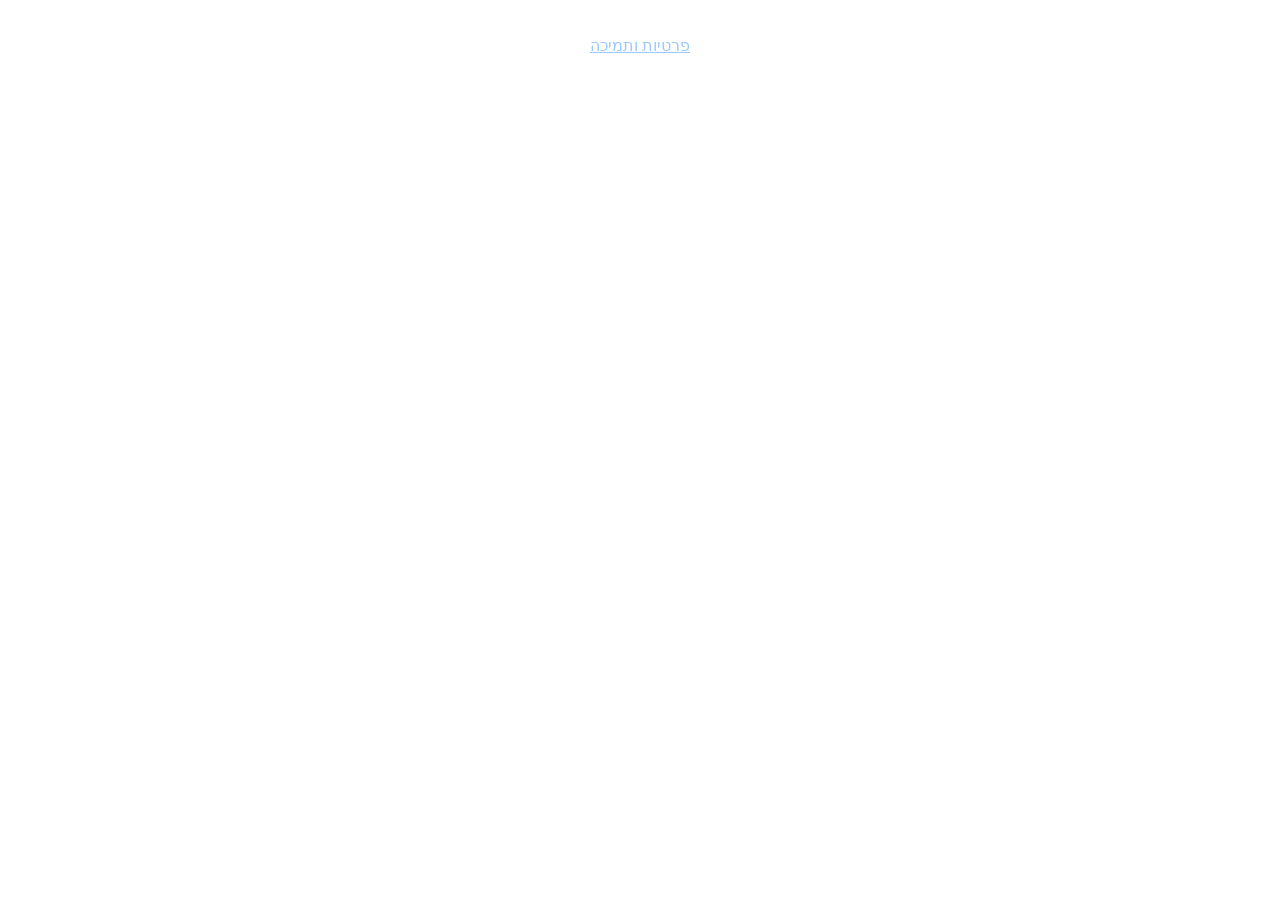
==== index.html @ 2d196ba9 "Update stylesheet and script references in index.html" ====
<!doctype html>
<html lang="he" dir="rtl">
<head>
<meta charset="utf-8">
<meta name="viewport" content="width=device-width,initial-scale=1,viewport-fit=cover">
<meta name="theme-color" content="#1d4ed8">
<meta name="description" content="תרגול אנגלית יומי - תמונות, שמיעה ושיחות. עובד גם בלי אינטרנט">
<title>תרגול אנגלית יומי</title>
<link rel="manifest" href="5-manifest.webmanifest">
<link rel="icon" href="6-icon-192.png">
<link rel="apple-touch-icon" href="6-icon-192.png">
<meta name="apple-mobile-web-app-capable" content="yes">
<meta name="apple-mobile-web-app-status-bar-style" content="default">
<meta name="apple-mobile-web-app-title" content="אנגלית יומי">
<link rel="stylesheet" href="2-20-cloud-v13.css">
</head>
<body>
<div id="root"></div>
<p dir="rtl" style="text-align:center;padding:20px"><a style="color:#9ac9ff" href="3-privacy.html">פרטיות ותמיכה</a></p>
<script src="1-20-cloud-v13.js"></script>
<script>
if ('serviceWorker' in navigator) {
  window.addEventListener('load', function () { navigator.serviceWorker.register('4-sw.js'); });
}
</script>
</body>
</html>
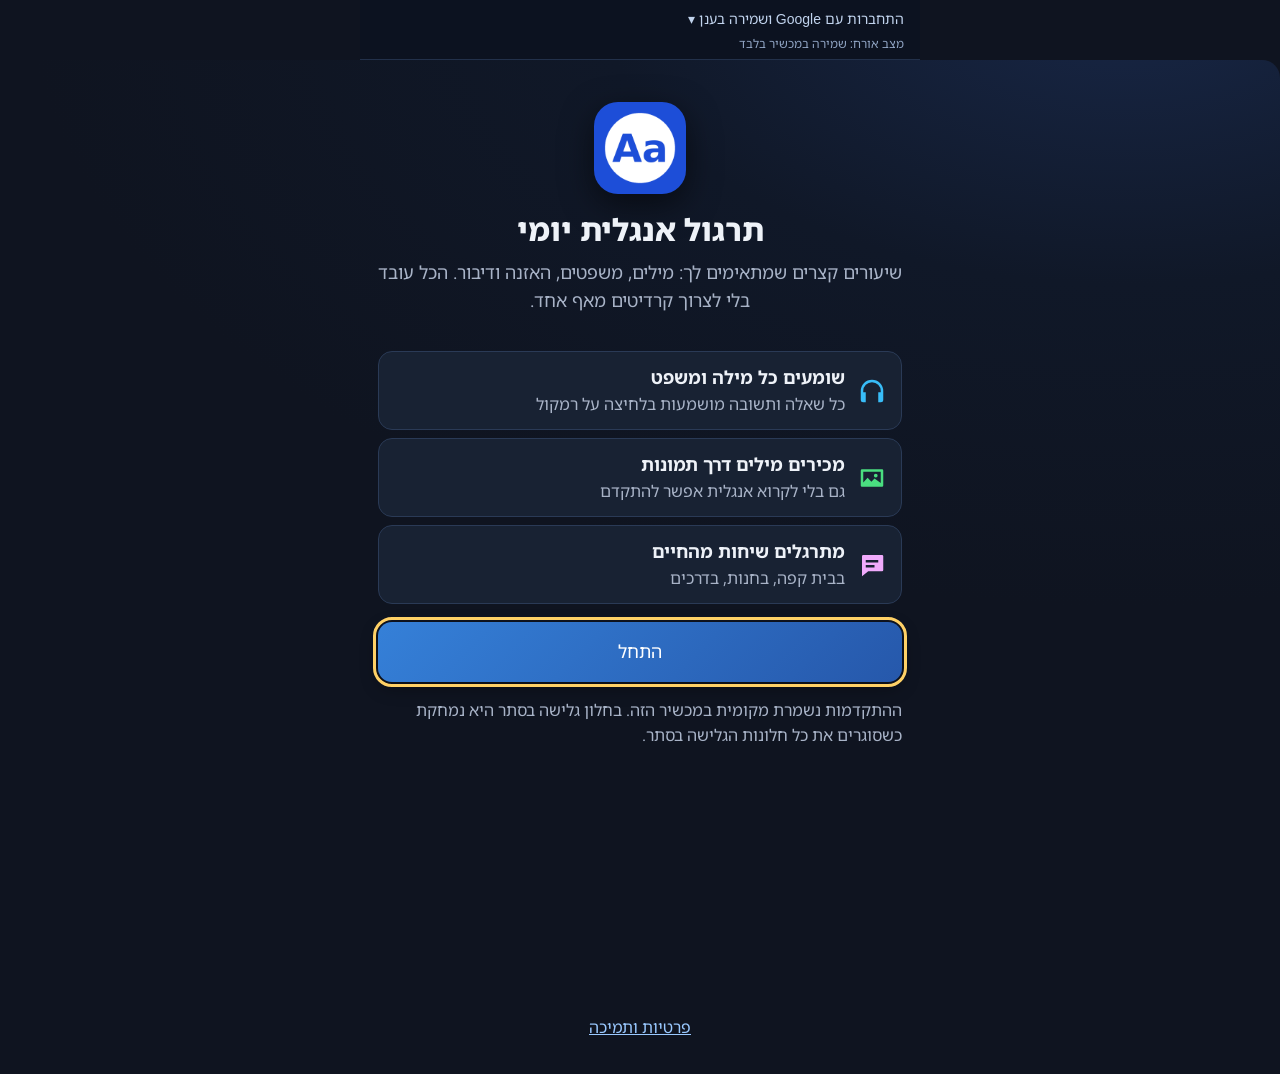
==== commit 30dab484: "Update CSS and JS file references in index.html" ====
--- a/index.html
+++ b/index.html
@@ -12,12 +12,12 @@
 <meta name="apple-mobile-web-app-capable" content="yes">
 <meta name="apple-mobile-web-app-status-bar-style" content="default">
 <meta name="apple-mobile-web-app-title" content="אנגלית יומי">
-<link rel="stylesheet" href="2-20-cloud-v13.css">
+<link rel="stylesheet" href="2-2-20-cloud-v14.css">
 </head>
 <body>
 <div id="root"></div>
 <p dir="rtl" style="text-align:center;padding:20px"><a style="color:#9ac9ff" href="3-privacy.html">פרטיות ותמיכה</a></p>
-<script src="1-20-cloud-v13.js"></script>
+<script src="1-1-20-cloud-v14.js"></script>
 <script>
 if ('serviceWorker' in navigator) {
   window.addEventListener('load', function () { navigator.serviceWorker.register('4-sw.js'); });
--- a/2-2-20-cloud-v14.css
+++ b/2-2-20-cloud-v14.css
@@ -0,0 +1 @@
+@font-face{font-family:Noto Sans Hebrew;font-style:normal;font-weight:400;font-display:swap;src:url(./8-noto-hebrew-400.woff2) format("woff2")}@font-face{font-family:Noto Sans Hebrew;font-style:normal;font-weight:700;font-display:swap;src:url(./9-noto-hebrew-700.woff2) format("woff2")}@font-face{font-family:Noto Sans Hebrew;font-style:normal;font-weight:800;font-display:swap;src:url(./9-noto-hebrew-700.woff2) format("woff2")}@font-face{font-family:Noto Sans;font-style:normal;font-weight:400;font-display:swap;src:url(./10-noto-latin-400.woff2) format("woff2")}@font-face{font-family:Noto Sans;font-style:normal;font-weight:700;font-display:swap;src:url(./11-noto-latin-700.woff2) format("woff2")}@font-face{font-family:Noto Sans;font-style:normal;font-weight:800;font-display:swap;src:url(./11-noto-latin-700.woff2) format("woff2")}html,body{font-family:Noto Sans,Noto Sans Hebrew,system-ui,-apple-system,sans-serif;margin:0;padding:0}.app-root{direction:rtl;text-align:right;background:radial-gradient(1100px 620px at 88% -8%,#182747,#101828 48%,#0f1420);color:#eef2f8;border-radius:18px;overflow:hidden;min-height:480px;font-size:var(--app-font, 18px);line-height:1.55;padding-bottom:calc(20px + env(safe-area-inset-bottom,0px))}.app-root *{box-sizing:border-box}.app-root button{font:inherit;cursor:pointer}.app-screen{padding:20px 18px 8px;max-width:560px;margin:0 auto}.app-title{font-size:1.7em;font-weight:800;margin:8px 0 4px}.app-sub{color:#a8b3c7;margin:0 0 18px}.ltr{direction:ltr;unicode-bidi:isolate}.big-btn{display:block;width:100%;margin:10px 0;padding:16px 18px;background:linear-gradient(135deg,#3580d8,#2658ab);color:#fff;border:none;border-radius:14px;font-size:1.05em;font-weight:700;text-align:center;box-shadow:0 6px 18px #0005}.big-btn:active{transform:translateY(1px)}.big-btn.secondary{background:#1e2736;color:#dfe7f3;border:2px solid #3a4a63}.big-btn.ghost{background:transparent;color:#9db4d8;border:2px dashed #3a4a63}.big-btn:disabled{opacity:.45;cursor:default}.big-btn:focus-visible,.tile:focus-visible,.opt-btn:focus-visible,.icon-btn:focus-visible{outline:3px solid #ffd166;outline-offset:2px}.opt-btn{display:block;width:100%;margin:9px 0;padding:14px 16px;background:#182233;color:#eef2f8;border:2px solid #33425e;border-radius:13px;text-align:right;font-size:1em}.opt-btn.ltr{text-align:left}.opt-btn.ltr .opt-sub{text-align:right}.opt-btn.correct{background:#14532d;border-color:#22c55e}.opt-btn.wrong{background:#5b1a1a;border-color:#ef4444}.opt-btn.dim{opacity:.4}.icon-btn{background:#1e2736;border:2px solid #3a4a63;color:#dfe7f3;border-radius:12px;padding:10px 14px;font-size:.95em;margin:4px 4px 4px 0}.topbar{display:flex;align-items:center;justify-content:space-between;gap:8px;padding:12px 16px 0;max-width:560px;margin:0 auto}.topbar .timer{font-variant-numeric:tabular-nums;background:#182233;padding:6px 12px;border-radius:999px;border:2px solid #33425e}.topbar .timer.low{border-color:#ef4444;color:#ffb4b4}.progress-line{height:10px;background:#1e2736;border-radius:999px;overflow:hidden;margin:12px 16px 0;max-width:528px}@media(min-width:592px){.progress-line{margin:12px auto 0}}.progress-line>div{height:100%;background:linear-gradient(90deg,#38bdf8,#818cf8);transition:width .3s}.prompt-card{background:#182233;border:2px solid #3d5378;border-radius:16px;padding:18px;margin:14px 0;box-shadow:0 8px 26px #0005}.prompt-en{font-size:1.45em;font-weight:800}.prompt-he{font-size:1.15em;color:#cdd8ea}.tile-row{display:flex;flex-wrap:wrap;gap:8px;margin:10px 0;min-height:48px}.tile{direction:ltr;background:#24344f;border:2px solid #3d5378;color:#eef2f8;border-radius:11px;padding:10px 14px;font-weight:700}.tile.used{opacity:.3}.answer-zone{direction:ltr;min-height:56px;background:#10192b;border:2px dashed #3d5378;border-radius:12px;padding:8px;display:flex;flex-wrap:wrap;gap:8px;align-content:flex-start}.answer-zone .tile{background:#2b6cb0;border-color:#2b6cb0}.feedback{border-radius:14px;padding:14px 16px;margin:14px 0;font-weight:700}.feedback.good{background:#14532d;border:2px solid #22c55e}.feedback.mid{background:#57420a;border:2px solid #eab308}.feedback.bad{background:#5b1a1a;border:2px solid #ef4444}.feedback .expected{font-weight:400;margin-top:6px}.match-grid{display:grid;grid-template-columns:1fr 1fr;gap:8px;margin:10px 0}.match-grid .opt-btn.sel{border-color:#38bdf8;background:#0e2a44}.match-grid .opt-btn.done{background:#14532d;border-color:#22c55e;opacity:.6}.type-input{width:100%;direction:ltr;text-align:left;font:inherit;font-size:1.1em;background:#10192b;color:#eef2f8;border:2px solid #3d5378;border-radius:12px;padding:12px}.stat-row{display:flex;gap:10px;flex-wrap:wrap;margin:10px 0}.stat-chip{background:#182233;border:2px solid #33425e;border-radius:12px;padding:10px 14px;flex:1;min-width:90px;text-align:center}.stat-chip b{display:block;font-size:1.3em}.word-row{display:flex;align-items:center;justify-content:space-between;gap:8px;background:#182233;border:1px solid #2a3a56;border-radius:10px;padding:10px 12px;margin:6px 0}.word-row .he{color:#a8b3c7}.note{color:#a8b3c7;font-size:.9em}.warn-note{color:#ffd166;font-size:.9em}.sr-only{position:absolute;width:1px;height:1px;padding:0;margin:-1px;overflow:hidden;clip:rect(0,0,0,0);white-space:nowrap;border:0}.app-root.hc{background:#000;color:#fff}.app-root.hc .opt-btn,.app-root.hc .prompt-card,.app-root.hc .stat-chip,.app-root.hc .word-row,.app-root.hc .goal-card,.app-root.hc .mode-btn,.app-root.hc .feat,.app-root.hc .icon-btn,.app-root.hc .cloud-panel{background:#000;border-color:#9db4d8}.app-root.hc .big-btn{background:#005fcc}.cloud-panel{direction:rtl;color:#eef2f8;background:#0c1220;font:14px/1.5 Noto Sans Hebrew,Arial,sans-serif;padding:2px 16px;max-width:560px;margin:0 auto;border-bottom:1px solid #22304a;box-sizing:border-box}.cloud-panel *{box-sizing:border-box}.cloud-toggle{font:inherit;color:#c1d3ed;background:transparent;border:0;text-align:right;padding:6px 0;cursor:pointer;width:100%;font-weight:400}.cloud-status{font-size:12px;color:#8fa3c2;margin:0 0 4px}.cloud-details p{margin:10px 0}.cloud-details button{display:block;width:100%;padding:12px;margin:9px 0;background:#253955;color:#fff;border:1px solid #7292bc;border-radius:10px;font:inherit;cursor:pointer}.cloud-details button:disabled{opacity:.5;cursor:default}.cloud-consent{display:flex;gap:10px;align-items:flex-start;padding:10px 0}.cloud-consent input{min-width:24px;height:24px;accent-color:#2968ba}.cloud-details .google-btn{background:#fff;color:#1f1f1f;font-family:Arial,sans-serif;font-weight:500;min-height:48px}.google-btn span{font-weight:700;color:#4285f4;margin-left:12px;font-size:22px}.cloud-panel a{color:#9ac9ff;overflow-wrap:anywhere}.cloud-panel summary{cursor:pointer;padding:12px 0}.cloud-choice{border:1px solid #d5b05d;border-radius:10px;padding:10px}.cloud-panel button:focus-visible,.cloud-panel input:focus-visible,.cloud-panel summary:focus-visible{outline:3px solid #ffd166;outline-offset:3px}html,body{margin:0;min-height:100%;background:#0f1420}.app-root{min-height:100vh}.app-root.hc{background:#000}.confirm-overlay{position:fixed;inset:0;z-index:1000;background:#000b;display:grid;place-items:center;padding:20px}.confirm-box{background:#192536;color:#f5f7fc;border:1px solid #7791b5;border-radius:14px;padding:24px;width:min(100%,460px);box-shadow:0 16px 64px #0008}.confirm-box button{width:100%;margin-top:12px}.confirm-box p{font-size:18px;line-height:1.7}.confirm-box{box-sizing:border-box;max-height:calc(100dvh - 40px);overflow:auto}.confirm-box button{min-height:48px;padding:12px;font:inherit;font-size:18px;background:#253955;color:#fff;border:1px solid #92b8ec;border-radius:9px;cursor:pointer}.confirm-box button:focus-visible{outline:3px solid #ffd166;outline-offset:3px}.opt-row{display:flex;align-items:center;gap:8px}.opt-row .opt-btn{flex:1;margin:9px 0;min-height:56px}.opt-sub{display:block;font-weight:400;font-size:.85em;color:#a8b3c7;direction:rtl;text-align:right}.opt-btn.ltr .opt-sub{text-align:left;direction:rtl}.speak-btn{flex:0 0 auto;width:56px;height:56px;min-width:56px;border-radius:50%;display:inline-flex;align-items:center;justify-content:center;background:#123a5e;color:#bfe6ff;border:2px solid #38bdf8;padding:0;margin:4px}.speak-btn:focus-visible{outline:3px solid #ffd166;outline-offset:2px}.speak-btn.big{width:72px;height:72px;min-width:72px}.speak-btn.small{width:48px;height:48px;min-width:48px}.speak-btn.off{opacity:.4}.speak-btn:active{background:#1d5d92}.hear-row{display:flex;gap:10px;justify-content:center;align-items:center;margin-top:8px}.pic-wrap{display:flex;justify-content:center;margin-bottom:8px}.pic{display:inline-block;flex:0 0 auto}.pic svg{width:100%;height:100%;display:block}.pic-grid{display:grid;grid-template-columns:1fr 1fr;gap:10px;margin:12px 0}.pic-opt{display:flex;align-items:center;justify-content:center;min-height:120px;padding:10px;background:#182233;border:2px solid #33425e;border-radius:16px}.pic-opt.correct{background:#14532d;border-color:#22c55e}.pic-opt.wrong{background:#5b1a1a;border-color:#ef4444}.pic-opt.dim{opacity:.5}.pic-opt:focus-visible{outline:3px solid #ffd166;outline-offset:2px}.example{margin-top:10px;text-align:center;border-top:1px solid #33425e;padding-top:10px}.goal-card{background:#182233;border:2px solid #33425e;border-radius:16px;padding:14px 16px;margin:8px 0 14px}.goal-top{display:flex;justify-content:space-between;gap:8px}.goal-line{margin:8px 0!important;max-width:none!important}.sec-title{font-size:1.1em;margin:18px 0 8px;color:#cdd8ea}.mode-grid{display:grid;grid-template-columns:1fr 1fr;gap:10px;margin:8px 0 14px}.mode-btn{display:flex;flex-direction:column;align-items:flex-start;gap:4px;text-align:right;padding:14px;min-height:120px;background:#182233;color:#eef2f8;border:2px solid #33425e;border-radius:16px}.mode-btn svg{color:var(--acc, #38bdf8)}.mode-btn:hover{border-color:var(--acc, #38bdf8)}.mode-btn:disabled{opacity:.45}.mode-btn:focus-visible{outline:3px solid #ffd166;outline-offset:2px}.mode-title{font-weight:800}.dlg-btn{display:flex;flex-direction:column;align-items:flex-start;gap:2px;text-align:right}.convo{margin:10px 0}.bubble{margin:8px 0;display:flex}.bubble.them{justify-content:flex-start}.bubble.me{justify-content:flex-end}.bubble-row{display:flex;align-items:center;gap:4px;background:#182233;border:2px solid #33425e;border-radius:16px;padding:6px 8px 6px 12px;max-width:92%}.bubble.me .bubble-row{background:#123a5e;border-color:#2b6cb0}.bubble-text{flex:1}@media(max-width:380px){.mode-grid{grid-template-columns:1fr}.mode-btn{min-height:0}}.speak-btn.slow{width:auto;min-width:56px;border-radius:28px;padding:0 16px;gap:6px;background:#1e2736;border-color:#5b7aa6}.speak-btn.slow.big{height:72px;border-radius:36px}.speak-lbl{font-weight:700;font-size:.85em}.speak-btn:disabled{opacity:.4;cursor:default}.warn-banner{background:#57420a;border:2px solid #eab308;border-radius:12px;margin:10px 16px;padding:10px 14px}.hero{display:flex;flex-direction:column;align-items:center;text-align:center;padding:22px 0 4px}.hero img{width:92px;height:92px;border-radius:24px;box-shadow:0 10px 32px #0008;margin-bottom:10px}.hero .app-title{margin:2px 0 6px}.feat-list{margin:14px 0 18px}.feat{display:flex;gap:12px;align-items:center;background:#182233;border:1px solid #2a3a56;border-radius:14px;padding:12px 14px;margin:8px 0;text-align:right}.feat svg{color:var(--acc, #38bdf8);flex:0 0 auto}.feat b,.feat .note{display:block}.reco{display:inline-block;background:#14532d;color:#a7f3d0;border:1px solid #22c55e;border-radius:999px;padding:1px 10px;font-size:.72em;font-weight:700;margin-inline-start:8px;vertical-align:middle}
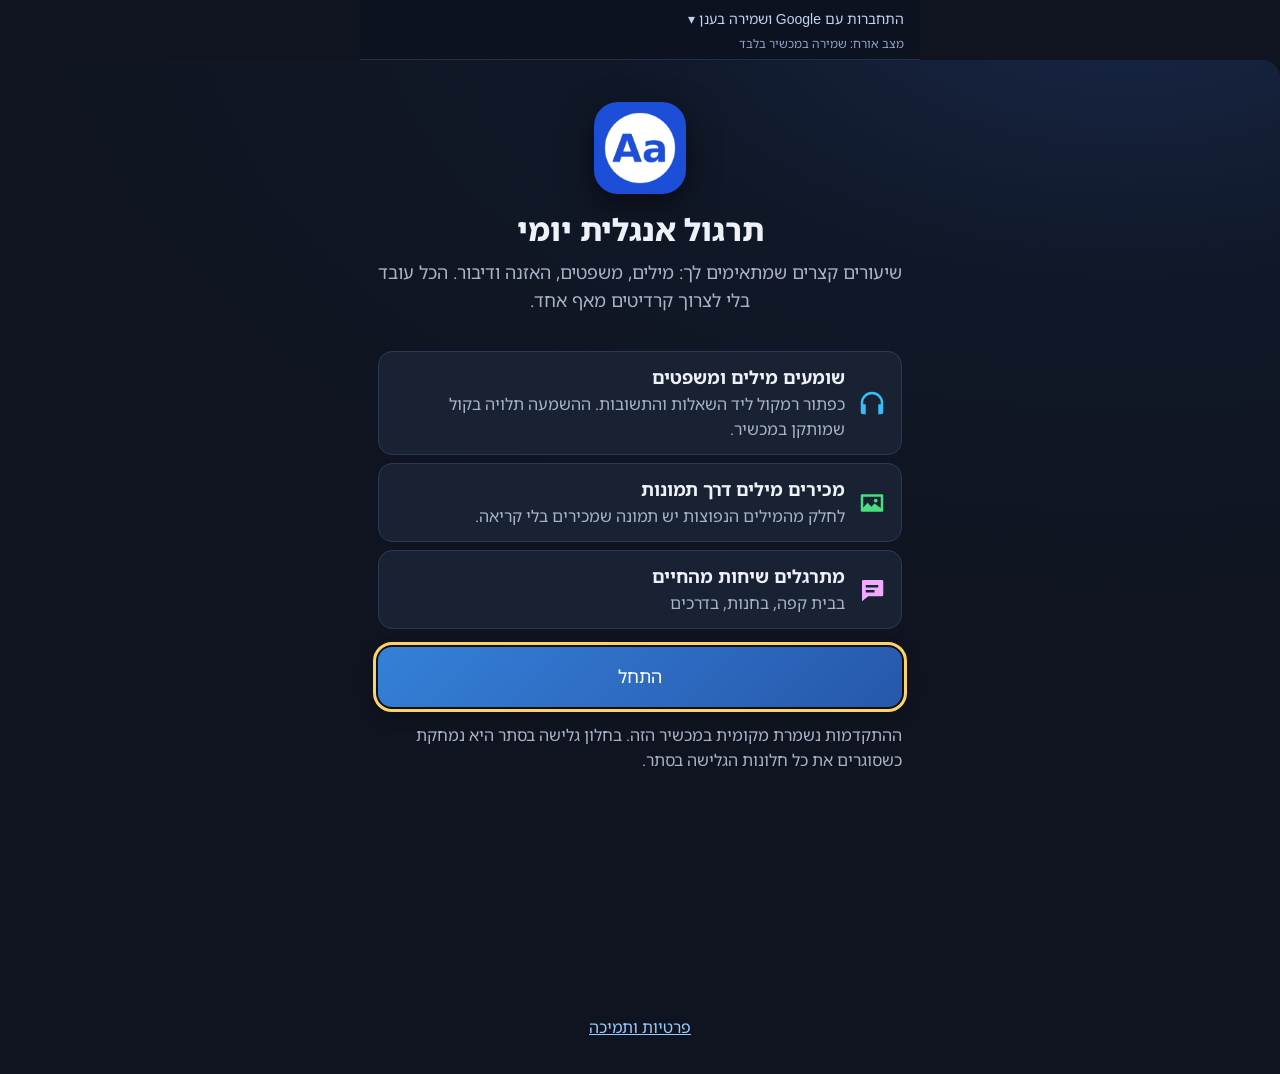
==== commit 93018678: "Update stylesheet and script references in index.html" ====
--- a/index.html
+++ b/index.html
@@ -12,12 +12,12 @@
 <meta name="apple-mobile-web-app-capable" content="yes">
 <meta name="apple-mobile-web-app-status-bar-style" content="default">
 <meta name="apple-mobile-web-app-title" content="אנגלית יומי">
-<link rel="stylesheet" href="2-2-20-cloud-v14.css">
+<link rel="stylesheet" href="2-20-cloud-v15.css">
 </head>
 <body>
 <div id="root"></div>
 <p dir="rtl" style="text-align:center;padding:20px"><a style="color:#9ac9ff" href="3-privacy.html">פרטיות ותמיכה</a></p>
-<script src="1-1-20-cloud-v14.js"></script>
+<script src="1-20-cloud-v15.js"></script>
 <script>
 if ('serviceWorker' in navigator) {
   window.addEventListener('load', function () { navigator.serviceWorker.register('4-sw.js'); });
--- a/2-20-cloud-v15.css
+++ b/2-20-cloud-v15.css
@@ -0,0 +1 @@
+@font-face{font-family:Noto Sans Hebrew;font-style:normal;font-weight:400;font-display:swap;src:url(./8-noto-hebrew-400.woff2) format("woff2")}@font-face{font-family:Noto Sans Hebrew;font-style:normal;font-weight:700;font-display:swap;src:url(./9-noto-hebrew-700.woff2) format("woff2")}@font-face{font-family:Noto Sans Hebrew;font-style:normal;font-weight:800;font-display:swap;src:url(./9-noto-hebrew-700.woff2) format("woff2")}@font-face{font-family:Noto Sans;font-style:normal;font-weight:400;font-display:swap;src:url(./10-noto-latin-400.woff2) format("woff2")}@font-face{font-family:Noto Sans;font-style:normal;font-weight:700;font-display:swap;src:url(./11-noto-latin-700.woff2) format("woff2")}@font-face{font-family:Noto Sans;font-style:normal;font-weight:800;font-display:swap;src:url(./11-noto-latin-700.woff2) format("woff2")}html,body{font-family:Noto Sans,Noto Sans Hebrew,system-ui,-apple-system,sans-serif;margin:0;padding:0}.app-root{direction:rtl;text-align:right;background:radial-gradient(1100px 620px at 88% -8%,#182747,#101828 48%,#0f1420);color:#eef2f8;border-radius:18px;overflow:hidden;min-height:480px;font-size:var(--app-font, 18px);line-height:1.55;padding-bottom:calc(20px + env(safe-area-inset-bottom,0px))}.app-root *{box-sizing:border-box}.app-root button{font:inherit;cursor:pointer}.app-screen{padding:20px 18px 8px;max-width:560px;margin:0 auto}.app-title{font-size:1.7em;font-weight:800;margin:8px 0 4px}.app-sub{color:#a8b3c7;margin:0 0 18px}.ltr{direction:ltr;unicode-bidi:isolate}.big-btn{display:block;width:100%;margin:10px 0;padding:16px 18px;background:linear-gradient(135deg,#3580d8,#2658ab);color:#fff;border:none;border-radius:14px;font-size:1.05em;font-weight:700;text-align:center;box-shadow:0 6px 18px #0005}.big-btn:active{transform:translateY(1px)}.big-btn.secondary{background:#1e2736;color:#dfe7f3;border:2px solid #3a4a63}.big-btn.ghost{background:transparent;color:#9db4d8;border:2px dashed #3a4a63}.big-btn:disabled{opacity:.45;cursor:default}.big-btn:focus-visible,.tile:focus-visible,.opt-btn:focus-visible,.icon-btn:focus-visible{outline:3px solid #ffd166;outline-offset:2px}.opt-btn{display:block;width:100%;margin:9px 0;padding:14px 16px;background:#182233;color:#eef2f8;border:2px solid #33425e;border-radius:13px;text-align:right;font-size:1em}.opt-btn.ltr{text-align:left}.opt-btn.ltr .opt-sub{text-align:right}.opt-btn.correct{background:#14532d;border-color:#22c55e}.opt-btn.wrong{background:#5b1a1a;border-color:#ef4444}.opt-btn.dim{opacity:.4}.icon-btn{background:#1e2736;border:2px solid #3a4a63;color:#dfe7f3;border-radius:12px;padding:10px 14px;font-size:.95em;margin:4px 4px 4px 0}.topbar{display:flex;align-items:center;justify-content:space-between;gap:8px;padding:12px 16px 0;max-width:560px;margin:0 auto}.topbar .timer{font-variant-numeric:tabular-nums;background:#182233;padding:6px 12px;border-radius:999px;border:2px solid #33425e}.topbar .timer.low{border-color:#ef4444;color:#ffb4b4}.progress-line{height:10px;background:#1e2736;border-radius:999px;overflow:hidden;margin:12px 16px 0;max-width:528px}@media(min-width:592px){.progress-line{margin:12px auto 0}}.progress-line>div{height:100%;background:linear-gradient(90deg,#38bdf8,#818cf8);transition:width .3s}.prompt-card{background:#182233;border:2px solid #3d5378;border-radius:16px;padding:18px;margin:14px 0;box-shadow:0 8px 26px #0005}.prompt-en{font-size:1.45em;font-weight:800}.prompt-he{font-size:1.15em;color:#cdd8ea}.tile-row{display:flex;flex-wrap:wrap;gap:8px;margin:10px 0;min-height:48px}.tile{direction:ltr;background:#24344f;border:2px solid #3d5378;color:#eef2f8;border-radius:11px;padding:10px 14px;font-weight:700}.tile.used{opacity:.3}.answer-zone{direction:ltr;min-height:56px;background:#10192b;border:2px dashed #3d5378;border-radius:12px;padding:8px;display:flex;flex-wrap:wrap;gap:8px;align-content:flex-start}.answer-zone .tile{background:#2b6cb0;border-color:#2b6cb0}.feedback{border-radius:14px;padding:14px 16px;margin:14px 0;font-weight:700}.feedback.good{background:#14532d;border:2px solid #22c55e}.feedback.mid{background:#57420a;border:2px solid #eab308}.feedback.bad{background:#5b1a1a;border:2px solid #ef4444}.feedback .expected{font-weight:400;margin-top:6px}.match-grid{display:grid;grid-template-columns:1fr 1fr;gap:8px;margin:10px 0}.match-grid .opt-btn.sel{border-color:#38bdf8;background:#0e2a44}.match-grid .opt-btn.done{background:#14532d;border-color:#22c55e;opacity:.6}.type-input{width:100%;direction:ltr;text-align:left;font:inherit;font-size:1.1em;background:#10192b;color:#eef2f8;border:2px solid #3d5378;border-radius:12px;padding:12px}.stat-row{display:flex;gap:10px;flex-wrap:wrap;margin:10px 0}.stat-chip{background:#182233;border:2px solid #33425e;border-radius:12px;padding:10px 14px;flex:1;min-width:90px;text-align:center}.stat-chip b{display:block;font-size:1.3em}.word-row{display:flex;align-items:center;justify-content:space-between;gap:8px;background:#182233;border:1px solid #2a3a56;border-radius:10px;padding:10px 12px;margin:6px 0}.word-row .he{color:#a8b3c7}.note{color:#a8b3c7;font-size:.9em}.warn-note{color:#ffd166;font-size:.9em}.sr-only{position:absolute;width:1px;height:1px;padding:0;margin:-1px;overflow:hidden;clip:rect(0,0,0,0);white-space:nowrap;border:0}.app-root.hc{background:#000;color:#fff}.app-root.hc .opt-btn,.app-root.hc .prompt-card,.app-root.hc .stat-chip,.app-root.hc .word-row,.app-root.hc .goal-card,.app-root.hc .mode-btn,.app-root.hc .feat,.app-root.hc .icon-btn,.app-root.hc .cloud-panel{background:#000;border-color:#9db4d8}.app-root.hc .big-btn{background:#005fcc}.cloud-panel{direction:rtl;color:#eef2f8;background:#0c1220;font:14px/1.5 Noto Sans Hebrew,Arial,sans-serif;padding:2px 16px;max-width:560px;margin:0 auto;border-bottom:1px solid #22304a;box-sizing:border-box}.cloud-panel *{box-sizing:border-box}.cloud-toggle{font:inherit;color:#c1d3ed;background:transparent;border:0;text-align:right;padding:6px 0;cursor:pointer;width:100%;font-weight:400}.cloud-status{font-size:12px;color:#8fa3c2;margin:0 0 4px}.cloud-details p{margin:10px 0}.cloud-details button{display:block;width:100%;padding:12px;margin:9px 0;background:#253955;color:#fff;border:1px solid #7292bc;border-radius:10px;font:inherit;cursor:pointer}.cloud-details button:disabled{opacity:.5;cursor:default}.cloud-consent{display:flex;gap:10px;align-items:flex-start;padding:10px 0}.cloud-consent input{min-width:24px;height:24px;accent-color:#2968ba}.cloud-details .google-btn{background:#fff;color:#1f1f1f;font-family:Arial,sans-serif;font-weight:500;min-height:48px}.google-btn span{font-weight:700;color:#4285f4;margin-left:12px;font-size:22px}.cloud-panel a{color:#9ac9ff;overflow-wrap:anywhere}.cloud-panel summary{cursor:pointer;padding:12px 0}.cloud-choice{border:1px solid #d5b05d;border-radius:10px;padding:10px}.cloud-panel button:focus-visible,.cloud-panel input:focus-visible,.cloud-panel summary:focus-visible{outline:3px solid #ffd166;outline-offset:3px}html,body{margin:0;min-height:100%;background:#0f1420}.app-root{min-height:100vh}.app-root.hc{background:#000}.confirm-overlay{position:fixed;inset:0;z-index:1000;background:#000b;display:grid;place-items:center;padding:20px}.confirm-box{background:#192536;color:#f5f7fc;border:1px solid #7791b5;border-radius:14px;padding:24px;width:min(100%,460px);box-shadow:0 16px 64px #0008}.confirm-box button{width:100%;margin-top:12px}.confirm-box p{font-size:18px;line-height:1.7}.confirm-box{box-sizing:border-box;max-height:calc(100dvh - 40px);overflow:auto}.confirm-box button{min-height:48px;padding:12px;font:inherit;font-size:18px;background:#253955;color:#fff;border:1px solid #92b8ec;border-radius:9px;cursor:pointer}.confirm-box button:focus-visible{outline:3px solid #ffd166;outline-offset:3px}.opt-row{display:flex;align-items:center;gap:8px}.opt-row .opt-btn{flex:1;margin:9px 0;min-height:56px}.opt-sub{display:block;font-weight:400;font-size:.85em;color:#a8b3c7;direction:rtl;text-align:right}.opt-btn.ltr .opt-sub{text-align:left;direction:rtl}.speak-btn{flex:0 0 auto;width:56px;height:56px;min-width:56px;border-radius:50%;display:inline-flex;align-items:center;justify-content:center;background:#123a5e;color:#bfe6ff;border:2px solid #38bdf8;padding:0;margin:4px}.speak-btn:focus-visible{outline:3px solid #ffd166;outline-offset:2px}.speak-btn.big{width:72px;height:72px;min-width:72px}.speak-btn.small{width:48px;height:48px;min-width:48px}.speak-btn.off{opacity:.4}.speak-btn:active{background:#1d5d92}.hear-row{display:flex;gap:10px;justify-content:center;align-items:center;margin-top:8px}.pic-wrap{display:flex;justify-content:center;margin-bottom:8px}.pic{display:inline-block;flex:0 0 auto}.pic svg{width:100%;height:100%;display:block}.pic-grid{display:grid;grid-template-columns:1fr 1fr;gap:10px;margin:12px 0}.pic-opt{display:flex;align-items:center;justify-content:center;min-height:120px;padding:10px;background:#182233;border:2px solid #33425e;border-radius:16px}.pic-opt.correct{background:#14532d;border-color:#22c55e}.pic-opt.wrong{background:#5b1a1a;border-color:#ef4444}.pic-opt.dim{opacity:.5}.pic-opt:focus-visible{outline:3px solid #ffd166;outline-offset:2px}.example{margin-top:10px;text-align:center;border-top:1px solid #33425e;padding-top:10px}.goal-card{background:#182233;border:2px solid #33425e;border-radius:16px;padding:14px 16px;margin:8px 0 14px}.goal-top{display:flex;justify-content:space-between;gap:8px}.goal-line{margin:8px 0!important;max-width:none!important}.sec-title{font-size:1.1em;margin:18px 0 8px;color:#cdd8ea}.mode-grid{display:grid;grid-template-columns:1fr 1fr;gap:10px;margin:8px 0 14px}.mode-btn{display:flex;flex-direction:column;align-items:flex-start;gap:4px;text-align:right;padding:14px;min-height:120px;background:#182233;color:#eef2f8;border:2px solid #33425e;border-radius:16px}.mode-btn svg{color:var(--acc, #38bdf8)}.mode-btn:hover{border-color:var(--acc, #38bdf8)}.mode-btn:disabled{opacity:.45}.mode-btn:focus-visible{outline:3px solid #ffd166;outline-offset:2px}.mode-title{font-weight:800}.dlg-btn{display:flex;flex-direction:column;align-items:flex-start;gap:2px;text-align:right}.convo{margin:10px 0}.bubble{margin:8px 0;display:flex}.bubble.them{justify-content:flex-start}.bubble.me{justify-content:flex-end}.bubble-row{display:flex;align-items:center;gap:4px;background:#182233;border:2px solid #33425e;border-radius:16px;padding:6px 8px 6px 12px;max-width:92%}.bubble.me .bubble-row{background:#123a5e;border-color:#2b6cb0}.bubble-text{flex:1}@media(max-width:380px){.mode-grid{grid-template-columns:1fr}.mode-btn{min-height:0}}.speak-btn.slow{width:auto;min-width:56px;border-radius:28px;padding:0 16px;gap:6px;background:#1e2736;border-color:#5b7aa6}.speak-btn.slow.big{height:72px;border-radius:36px}.speak-lbl{font-weight:700;font-size:.85em}.speak-btn:disabled{opacity:.4;cursor:default}.warn-banner{background:#57420a;border:2px solid #eab308;border-radius:12px;margin:10px 16px;padding:10px 14px}.hero{display:flex;flex-direction:column;align-items:center;text-align:center;padding:22px 0 4px}.hero img{width:92px;height:92px;border-radius:24px;box-shadow:0 10px 32px #0008;margin-bottom:10px}.hero .app-title{margin:2px 0 6px}.feat-list{margin:14px 0 18px}.feat{display:flex;gap:12px;align-items:center;background:#182233;border:1px solid #2a3a56;border-radius:14px;padding:12px 14px;margin:8px 0;text-align:right}.feat svg{color:var(--acc, #38bdf8);flex:0 0 auto}.feat b,.feat .note{display:block}.reco{display:inline-block;background:#14532d;color:#a7f3d0;border:1px solid #22c55e;border-radius:999px;padding:1px 10px;font-size:.72em;font-weight:700;margin-inline-start:8px;vertical-align:middle}
